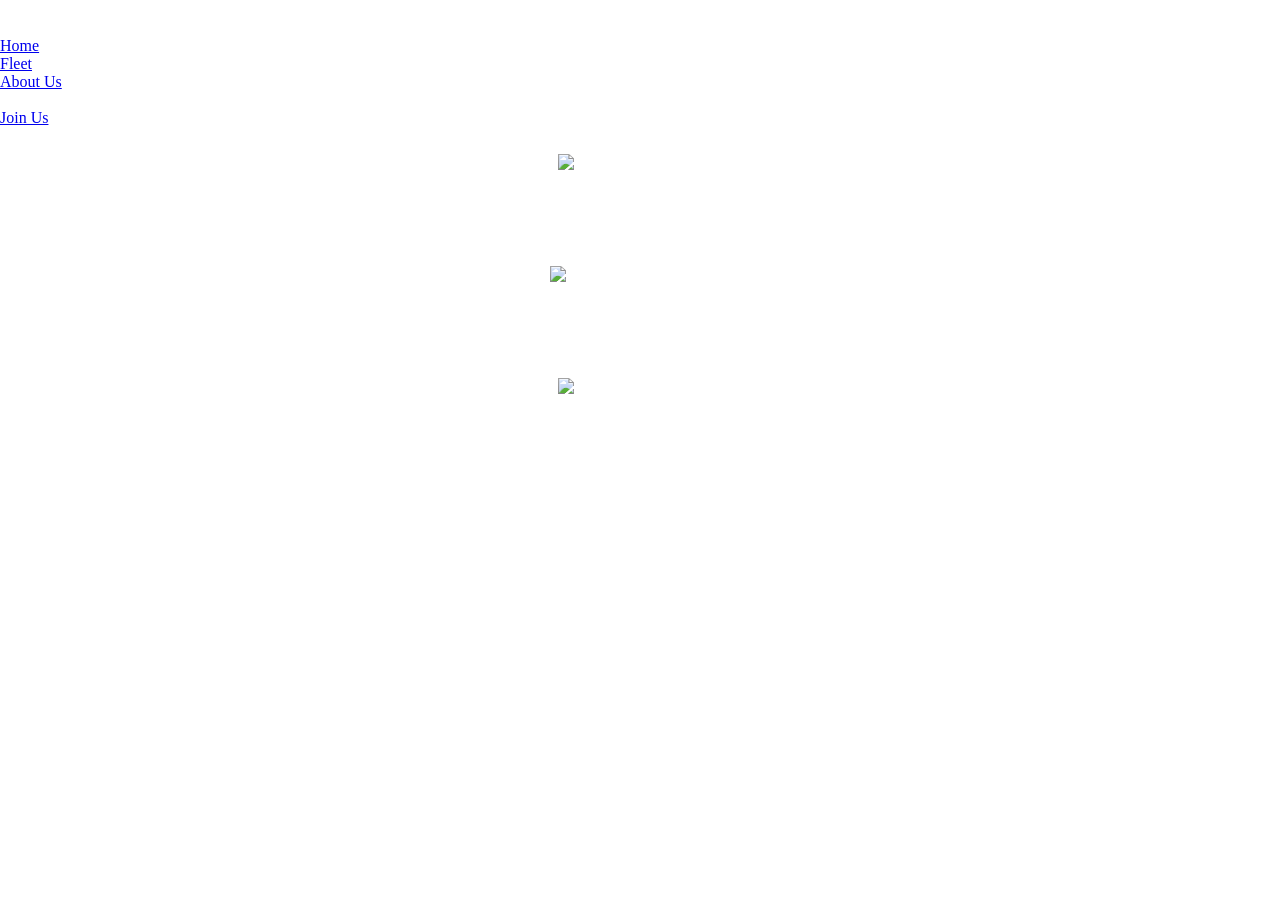
==== fleets.html @ 68aa48ed "Add files via upload" ====
<!DOCTYPE html>
<html lang="en">
<head>
    <meta charset="UTF-8">
    <meta name="viewport" content="width=device-width, initial-scale=1.0">
    <title>Westwind - Our Fleet</title>
    <link rel="stylesheet" href="style.css">
    <link rel="stylesheet" href="fleet.css"> 
</head>
<body>

    <header>
        <h1>Westwind Virtual Airline</h1>
        <nav>
            <ul>
                <li><a href="index.html">Home</a></li>
                <li><a href="fleet.html">Fleet</a></li>
                <li><a href="#">About Us</a></li>
                <li><a href="#"></a>Hubs</li>
                <li><a href="#">Join Us</a></li>
            </ul>
        </nav>
    </header>

    <main class="fleet-page">
        <section class="fleet-header">
            <h2>Our Fleet</h2>
        </section>

        <section class="aircraft-grid">
            <div class="aircraft-card">
                <div class="aircraft-image">
                    <span class="availability">x58</span>
                    <img src="image/a350-900.png" alt="Airbus A350-900">
                </div>
                <h3>Airbus A350-900</h3>
                <p>253 PAX  303 PAX</p>
                <div class="aircraft-details">
                    <p>Range: 15,372 km</p>
                    <p>Longest Route: LAX-SIN (17:50)</p>
                    <p>Shortest Route: SIN-KUL (01:00)</p>
                </div>
            </div>

            <div class="aircraft-card">
                <div class="aircraft-image">
                    <span class="availability">x7</span>
                    <img src="image/a350-900ulr.png" alt="Airbus A350-900 ULR">
                </div>
                <h3>Airbus A350-900 ULR</h3>
                <p>161 PAX</p>
                <div class="aircraft-details">
                    <p>Range: 18,000 km</p>
                    <p>Longest Route: JFK-SIN (18:40)</p>
                    <p>Shortest Route: SIN-EWR (17:50)</p>
                </div>
            </div>

            <div class="aircraft-card">
                <div class="aircraft-image">
                    <span class="availability">x12</span>
                    <img src="image/a380-800.png" alt="Airbus A380-800">
                </div>
                <h3>Airbus A380-800</h3>
                <p>471 PAX</p>
                <div class="aircraft-details">
                    <p>Range: 14,800 km</p>
                    <p>Longest Route: SIN-LHR (14:10)</p>
                    <p>Shortest Route: SIN-HKG (04:00)</p>
                </div>
            </div>


        </section>
    </main>

    <footer>
        <p>&copy; 2025 Westwind Virtual Airline</p>
    </footer>

</body>
</html>
---- style.css ----
@font-face {
    font-family: 'NexaBold';
    src:url('webfonts_NexaBold/NexaBold.ttf.woff') format('woff'),
        url('webfonts_NexaBold/NexaBold.ttf.svg') format('svg'),
        url('webfonts_NexaBold/NexaBold.ttf.eot'),
        url('webfonts_NexaBold/NexaBold.ttf.eot') format('embedded-opentype'); 
    font-weight: normal;
    font-style: normal;
}

*{
  margin: 0;
  padding: 0;
  box-sizing: border-box;
  font-family: 'NexaBold';
}

body {
    margin: 0;
    min-height: 100vh;
    color: white;  
}

.header {
  display: flex;
  justify-content: space-between;
  align-items: center;
  padding: 20px 40px;
  background-color: black; 
  height: 100px;
}

.header__title {
  color: white;
  font-size: 24px;
}

.header__menu {
  display: flex;
  justify-content: center;
}

.header__menu ul {
  display: flex;
  list-style: none;
  gap: 30px;
}

.header__menu li a {
  color: white;
  text-decoration: none;
  font-size: 16px;
}

main {
  display: flex;
  flex-direction: column;
  align-items: center;
}

.post {
    width: 100%;
    height: 800px; 
    display: flex;
    flex-direction: column;
    align-items: center; 
    justify-content: center; 
    margin-bottom: 20px;
    padding: 50px;
    background: url('image/77777.png');
    background-size: cover;

    color: white;
    text-align: center;
}

.main__title {
    font-size: 3em;
    margin-bottom: 20px;
    font-weight: bold;
}

.main__bottom {
    display: inline-block;
    padding: 12px 24px;
    background-color: #00183E;
    color: white;
    text-decoration: none;
    border-radius: 5px;
    font-size: 1.2em;
}

.west {
  background-color: white;
  color: #666;  
  padding: 50px; 
  border-radius: 10px;
  width: 80%;
  max-width: 900px; 
  margin: 20px auto;
  text-align: center; 
}
.west h1 {
  text-align: center;
  font-size: 2.5em;
  margin-bottom: 30px; 
}

.west p {
  font-size: 1.1em; 
  line-height: 1.6; 
  text-align: center;
}

.container {
  width: 80%;
  margin: 20px auto;
}

.h1__gallery{
  color:#00183E;
  text-align: left;
  margin-bottom: 20px;
  padding-left: 20px;
   font-size: 2em;

}

.gallery {
  display: grid;
  grid-template-columns: repeat(4, 1fr);
  gap: 10px;
  }

.gallery img {
  width: 100%;
  height: auto;
  border-radius: 8px;
  box-shadow: 0 2px 4px rgba(0, 0, 0, 0.1);
}
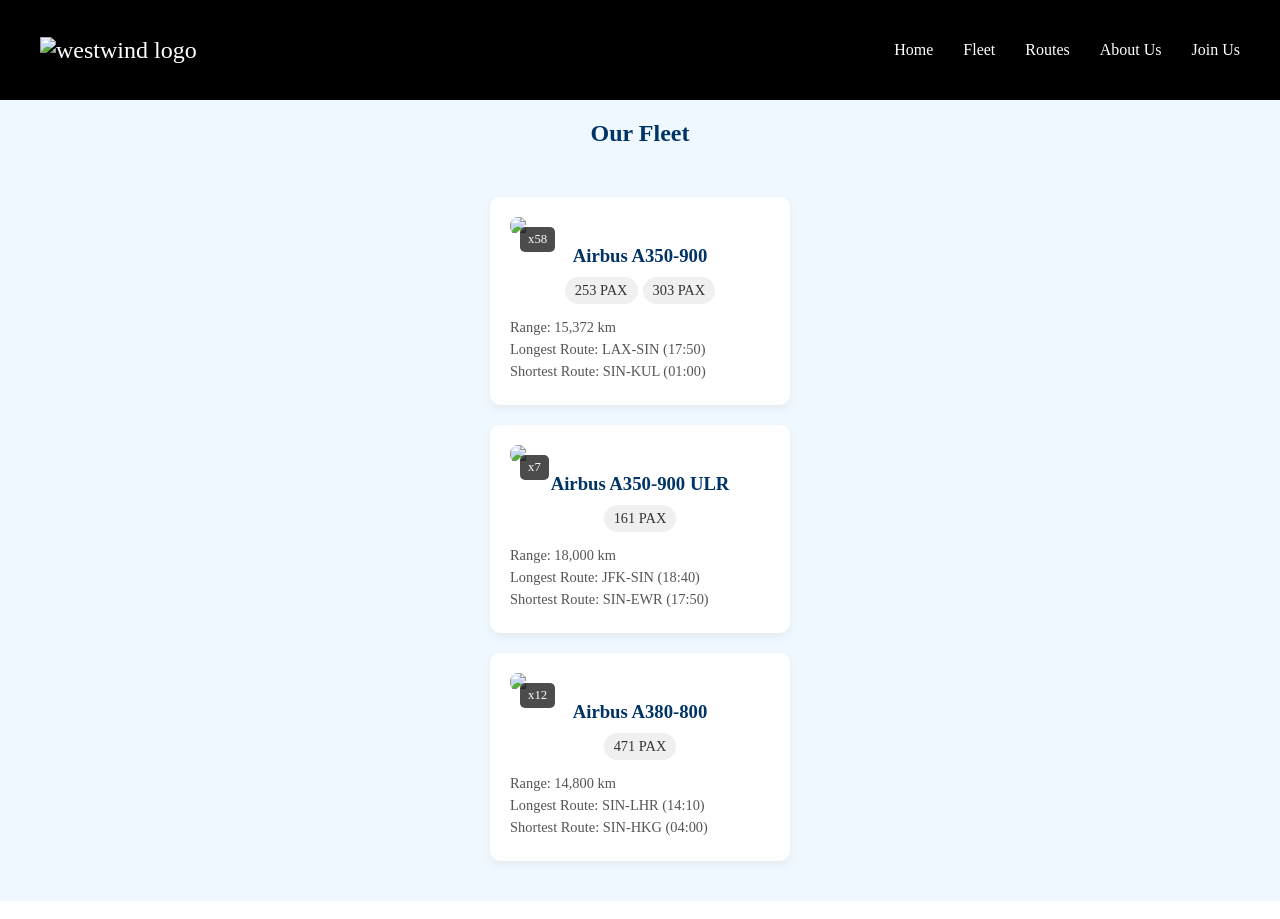
==== commit 828ff6af: "Add files via upload" ====
--- a/fleets.html
+++ b/fleets.html
@@ -5,18 +5,17 @@
     <meta name="viewport" content="width=device-width, initial-scale=1.0">
     <title>Westwind - Our Fleet</title>
     <link rel="stylesheet" href="style.css">
-    <link rel="stylesheet" href="fleet.css"> 
 </head>
 <body>
 
-    <header>
-        <h1>Westwind Virtual Airline</h1>
-        <nav>
+    <header class="header">
+        <div class="header__title"><img src="image/12321312.png" alt="westwind logo"></div>
+        <nav class="header__menu">
             <ul>
                 <li><a href="index.html">Home</a></li>
                 <li><a href="fleet.html">Fleet</a></li>
+                <li><a href="#">Routes</a></li>
                 <li><a href="#">About Us</a></li>
-                <li><a href="#"></a>Hubs</li>
                 <li><a href="#">Join Us</a></li>
             </ul>
         </nav>
@@ -31,10 +30,13 @@
             <div class="aircraft-card">
                 <div class="aircraft-image">
                     <span class="availability">x58</span>
-                    <img src="image/a350-900.png" alt="Airbus A350-900">
+                    <img src="image/123123123123.png" alt="Airbus A350-900">
                 </div>
                 <h3>Airbus A350-900</h3>
-                <p>253 PAX  303 PAX</p>
+                <div class="pax-capacity">
+                    <span class="pax-label">253 PAX</span>
+                    <span class="pax-label">303 PAX</span>
+                </div>
                 <div class="aircraft-details">
                     <p>Range: 15,372 km</p>
                     <p>Longest Route: LAX-SIN (17:50)</p>
@@ -45,10 +47,12 @@
             <div class="aircraft-card">
                 <div class="aircraft-image">
                     <span class="availability">x7</span>
-                    <img src="image/a350-900ulr.png" alt="Airbus A350-900 ULR">
+                    <img src="image/123123123123.png" alt="Airbus A350-900 ULR">
                 </div>
                 <h3>Airbus A350-900 ULR</h3>
-                <p>161 PAX</p>
+                <div class="pax-capacity">
+                    <span class="pax-label">161 PAX</span>
+                </div>
                 <div class="aircraft-details">
                     <p>Range: 18,000 km</p>
                     <p>Longest Route: JFK-SIN (18:40)</p>
@@ -59,10 +63,12 @@
             <div class="aircraft-card">
                 <div class="aircraft-image">
                     <span class="availability">x12</span>
-                    <img src="image/a380-800.png" alt="Airbus A380-800">
+                    <img src="image/123123123123.png" alt="Airbus A380-800">
                 </div>
                 <h3>Airbus A380-800</h3>
-                <p>471 PAX</p>
+                <div class="pax-capacity">
+                    <span class="pax-label">471 PAX</span>
+                </div>
                 <div class="aircraft-details">
                     <p>Range: 14,800 km</p>
                     <p>Longest Route: SIN-LHR (14:10)</p>
@@ -70,6 +76,7 @@
                 </div>
             </div>
 
+            <!-- Add more aircraft cards here -->
 
         </section>
     </main>
--- a/style.css
+++ b/style.css
@@ -139,3 +139,83 @@
   box-shadow: 0 2px 4px rgba(0, 0, 0, 0.1);
 }
 
+.fleet-page {
+    padding: 20px;
+    background-color: #f0f8ff; /* Light blue/gray background, match the image */
+}
+
+.fleet-header {
+    text-align: center;
+    margin-bottom: 30px;
+    color: #003366; /* Dark blue header text, to math the image */
+}
+
+.aircraft-grid {
+    display: grid;
+    grid-template-columns: repeat(auto-fit, minmax(300px, 1fr));
+    gap: 20px;
+    padding: 20px;
+}
+
+.aircraft-card {
+    background-color: #fff;
+    border-radius: 10px; /* Rounded corners, to match image */
+    box-shadow: 0 4px 8px rgba(0, 0, 0, 0.05); /* Subtle shadow */
+    padding: 20px;
+    text-align: center;
+}
+
+.aircraft-image {
+    position: relative;
+    margin-bottom: 10px;
+}
+
+.aircraft-image img {
+    width: 100%;
+    height: auto;
+    border-radius: 8px;
+    display: block;
+}
+
+.availability {
+    position: absolute;
+    top: 10px;
+    left: 10px;
+    background-color: rgba(0, 0, 0, 0.7); /* Slightly darker background for number */
+    color: white;
+    padding: 5px 8px;
+    border-radius: 5px;
+    font-size: 0.8em;
+}
+
+.aircraft-card h3 {
+    margin-bottom: 10px;
+    color: #003366; /* Darker blue for the name to match image */
+}
+
+.pax-capacity {
+    display: flex;
+    justify-content: center;  /* This will center the labels */
+    gap: 5px;  /* Spacing between the labels */
+    margin-bottom: 10px;
+}
+
+.pax-label {
+    background-color: #f0f0f0; /* Light gray to match image */
+    color: #333;
+    padding: 5px 10px;
+    border-radius: 20px; /* Rounded pill shape */
+    font-size: 0.9em;
+}
+
+.aircraft-details {
+    margin-top: 15px;
+    text-align: left;
+    font-size: 0.9em;
+    color: #555;  /* Darker grey text */
+}
+
+.aircraft-details p {
+    margin-bottom: 5px;
+}
+
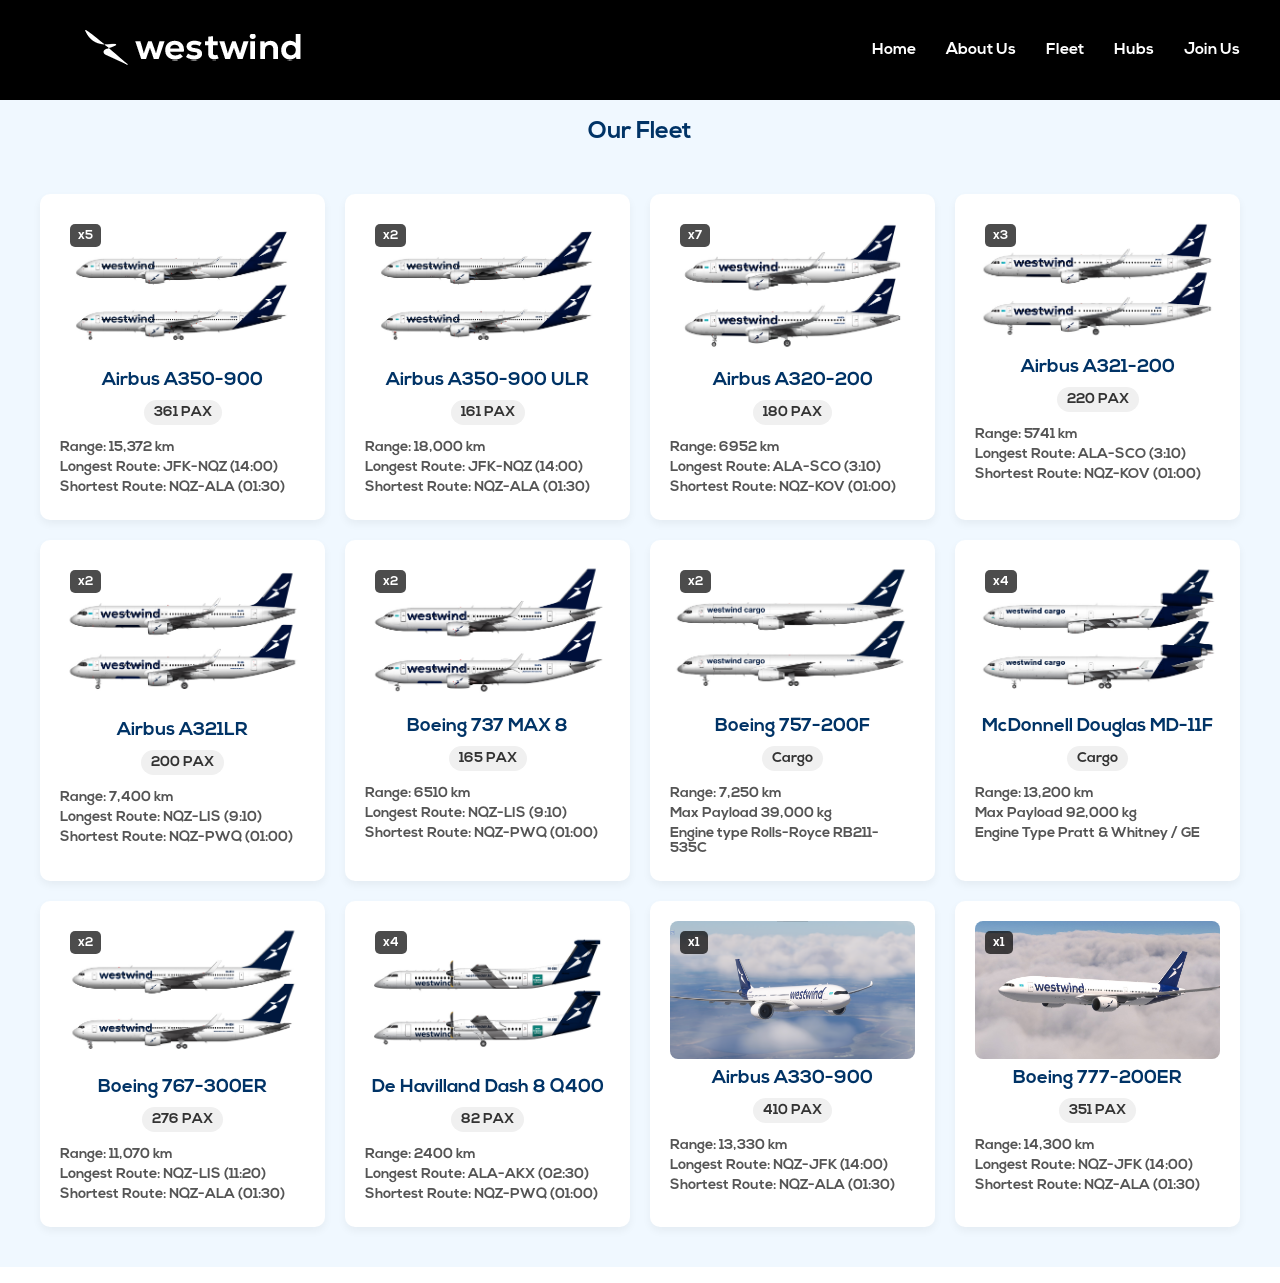
==== commit 4f3195a6: "Add files via upload" ====
--- a/fleets.html
+++ b/fleets.html
@@ -13,10 +13,10 @@
         <nav class="header__menu">
             <ul>
                 <li><a href="index.html">Home</a></li>
-                <li><a href="fleet.html">Fleet</a></li>
-                <li><a href="#">Routes</a></li>
-                <li><a href="#">About Us</a></li>
-                <li><a href="#">Join Us</a></li>
+                <li><a href="index.html">About Us</a></li>
+                <li><a href="fleets.html">Fleet</a></li>
+                <li><a href="Hubs.html">Hubs</a></li>
+                <li><a href="https://docs.google.com/forms/d/e/1FAIpQLScSACKANWXWpi_csPIl8aqpeRMVpfFf0xu1-HZ4otYMbqmwEA/viewform">Join Us</a></li>
             </ul>
         </nav>
     </header>
@@ -29,54 +29,195 @@
         <section class="aircraft-grid">
             <div class="aircraft-card">
                 <div class="aircraft-image">
-                    <span class="availability">x58</span>
-                    <img src="image/123123123123.png" alt="Airbus A350-900">
+                    <span class="availability">x5</span>
+                    <img src="image/44849d8800dd70ef2cdbfae0d9ecb185d2e5d30521828fda28a4e4bf2f876065.png" alt="Airbus A350-900">
                 </div>
                 <h3>Airbus A350-900</h3>
                 <div class="pax-capacity">
-                    <span class="pax-label">253 PAX</span>
-                    <span class="pax-label">303 PAX</span>
+                    <span class="pax-label">361 PAX</span>
                 </div>
                 <div class="aircraft-details">
                     <p>Range: 15,372 km</p>
-                    <p>Longest Route: LAX-SIN (17:50)</p>
-                    <p>Shortest Route: SIN-KUL (01:00)</p>
+                    <p>Longest Route: JFK-NQZ (14:00)</p>
+                    <p>Shortest Route: NQZ-ALA (01:30)</p>
                 </div>
             </div>
 
             <div class="aircraft-card">
                 <div class="aircraft-image">
+                    <span class="availability">x2</span>
+                    <img src="image/44849d8800dd70ef2cdbfae0d9ecb185d2e5d30521828fda28a4e4bf2f876065.png" alt="Airbus A350-900 ULR">
+                </div>
+                <h3>Airbus A350-900 ULR</h3>
+                <div class="pax-capacity">
+                    <span class="pax-label">161 PAX</span>
+                </div>
+                <div class="aircraft-details">
+                    <p>Range: 18,000 km</p>
+                    <p>Longest Route: JFK-NQZ (14:00)</p>
+                    <p>Shortest Route: NQZ-ALA (01:30)</p>
+                </div>
+            </div>
+
+            <div class="aircraft-card">
+                <div class="aircraft-image">
                     <span class="availability">x7</span>
-                    <img src="image/123123123123.png" alt="Airbus A350-900 ULR">
-                </div>
-                <h3>Airbus A350-900 ULR</h3>
-                <div class="pax-capacity">
-                    <span class="pax-label">161 PAX</span>
-                </div>
-                <div class="aircraft-details">
-                    <p>Range: 18,000 km</p>
-                    <p>Longest Route: JFK-SIN (18:40)</p>
-                    <p>Shortest Route: SIN-EWR (17:50)</p>
-                </div>
-            </div>
-
-            <div class="aircraft-card">
-                <div class="aircraft-image">
-                    <span class="availability">x12</span>
-                    <img src="image/123123123123.png" alt="Airbus A380-800">
-                </div>
-                <h3>Airbus A380-800</h3>
-                <div class="pax-capacity">
-                    <span class="pax-label">471 PAX</span>
-                </div>
-                <div class="aircraft-details">
-                    <p>Range: 14,800 km</p>
-                    <p>Longest Route: SIN-LHR (14:10)</p>
-                    <p>Shortest Route: SIN-HKG (04:00)</p>
-                </div>
-            </div>
-
-            <!-- Add more aircraft cards here -->
+                    <img src="image/6ae9a79d680759cae0712b1b2abd6c030465ef9ab7d00dbc070d49a5c8b1fca9.png" alt="Airbus A320-200">
+                </div>
+                <h3>Airbus A320-200</h3>
+                <div class="pax-capacity">
+                    <span class="pax-label">180 PAX</span>
+                </div>
+                <div class="aircraft-details">
+                    <p>Range: 6952 km</p>
+                    <p>Longest Route: ALA-SCO (3:10)</p>
+                    <p>Shortest Route: NQZ-KOV (01:00)</p>
+                </div>
+            </div>
+
+                        <div class="aircraft-card">
+                <div class="aircraft-image">
+                    <span class="availability">x3</span>
+                    <img src="image/56f2c1b19f7787c8b76dde05cf2ad83bb2f748e2cfdeac40ea5986ed9ac534fe.png" alt="Airbus A321-200">
+                </div>
+                <h3>Airbus A321-200</h3>
+                <div class="pax-capacity">
+                    <span class="pax-label">220 PAX</span>
+                </div>
+                <div class="aircraft-details">
+                    <p>Range: 5741 km</p>
+                    <p>Longest Route: ALA-SCO (3:10)</p>
+                    <p>Shortest Route: NQZ-KOV (01:00)</p>
+                </div>
+            </div>
+
+                        <div class="aircraft-card">
+                <div class="aircraft-image">
+                    <span class="availability">x2</span>
+                    <img src="image/03716134231cc6da70a69f2e6e9f789f3167b07748e8ff7d6e7e84d7cc49aa72.png" alt="Airbus A321LR">
+                </div>
+                <h3>Airbus A321LR</h3>
+                <div class="pax-capacity">
+                    <span class="pax-label">200 PAX</span>
+                </div>
+                <div class="aircraft-details">
+                    <p>Range: 7,400 km</p>
+                    <p>Longest Route: NQZ-LIS (9:10)</p>
+                    <p>Shortest Route: NQZ-PWQ (01:00)</p>
+                </div>
+            </div>
+
+                        <div class="aircraft-card">
+                <div class="aircraft-image">
+                    <span class="availability">x2</span>
+                    <img src="image/ee21e3fa5a2f788d4222068bfbc3a2117130c4903fb3f56a8bd4b06d41521351.png" alt="B737M8">
+                </div>
+                <h3>Boeing 737 MAX 8</h3>
+                <div class="pax-capacity">
+                    <span class="pax-label">165 PAX</span>
+                </div>
+                <div class="aircraft-details">
+                    <p>Range: 6510 km</p>
+                    <p>Longest Route: NQZ-LIS (9:10)</p>
+                    <p>Shortest Route: NQZ-PWQ (01:00)</p>
+                </div>
+            </div>
+
+                                    <div class="aircraft-card">
+                <div class="aircraft-image">
+                    <span class="availability">x2</span>
+                    <img src="image/757-200-SF_white_rr_engines_1.png" alt="B757F">
+                </div>
+                <h3>Boeing 757-200F</h3>
+                <div class="pax-capacity">
+                    <span class="pax-label">Cargo</span>
+                </div>
+                <div class="aircraft-details">
+                    <p>Range: 7,250 km</p>
+                    <p>Max Payload 39,000 kg</p>
+                    <p>Engine type Rolls-Royce RB211-535C</p>
+                </div>
+            </div>
+
+                                    <div class="aircraft-card">
+                <div class="aircraft-image">
+                    <span class="availability">x4</span>
+                    <img src="image/3d06c896d6301cf079245c3be268ce4f71abdc068ee62093ef287d4643f07644.png" alt="MD-11F">
+                </div>
+                <h3>McDonnell Douglas MD-11F</h3>
+                <div class="pax-capacity">
+                    <span class="pax-label">Cargo</span>
+                </div>
+                <div class="aircraft-details">
+                    <p>Range: 13,200 km</p>
+                    <p>Max Payload 92,000 kg</p>
+                    <p>Engine Type Pratt & Whitney / GE</p>
+                </div>
+            </div>
+
+                                                <div class="aircraft-card">
+                <div class="aircraft-image">
+                    <span class="availability">x2</span>
+                    <img src="image/767-300_winglets_white_1.png" alt="MD-11F">
+                </div>
+                <h3>Boeing 767-300ER</h3>
+                <div class="pax-capacity">
+                    <span class="pax-label">276 PAX</span>
+                </div>
+                <div class="aircraft-details">
+                    <p>Range: 11,070 km</p>
+                    <p>Longest Route: NQZ-LIS (11:20)</p>
+                    <p>Shortest Route: NQZ-ALA (01:30)</p>
+                </div>
+            </div>
+
+                                                <div class="aircraft-card">
+                <div class="aircraft-image">
+                    <span class="availability">x4</span>
+                    <img src="image/Q400_white.png" alt="MD-11F">
+                </div>
+                <h3>De Havilland Dash 8 Q400</h3>
+                <div class="pax-capacity">
+                    <span class="pax-label">82 PAX</span>
+                </div>
+                <div class="aircraft-details">
+                    <p>Range: 2400 km</p>
+                    <p>Longest Route: ALA-AKX (02:30)</p>
+                    <p>Shortest Route: NQZ-PWQ (01:00)</p>
+                </div>
+            </div>
+
+                                                <div class="aircraft-card">
+                <div class="aircraft-image">
+                    <span class="availability">x1</span>
+                    <img src="image/a333.png " alt="MD-11F">
+                </div>
+                <h3>Airbus A330-900</h3>
+                <div class="pax-capacity">
+                    <span class="pax-label">410 PAX</span>
+                </div>
+                <div class="aircraft-details">
+                    <p>Range: 13,330 km</p>
+                    <p>Longest Route: NQZ-JFK (14:00)</p>
+                    <p>Shortest Route: NQZ-ALA (01:30)</p>
+                </div>
+            </div>
+
+                                                <div class="aircraft-card">
+                <div class="aircraft-image">
+                    <span class="availability">x1</span>
+                    <img src="image/1250410_826.jpg" alt="MD-11F">
+                </div>
+                <h3>Boeing 777-200ER</h3>
+                <div class="pax-capacity">
+                    <span class="pax-label">351 PAX</span>
+                </div>
+                <div class="aircraft-details">
+                    <p>Range: 14,300 km</p>
+                    <p>Longest Route: NQZ-JFK (14:00)</p>
+                    <p>Shortest Route: NQZ-ALA (01:30)</p>
+                </div>
+            </div>
 
         </section>
     </main>
--- a/style.css
+++ b/style.css
@@ -130,6 +130,7 @@
   display: grid;
   grid-template-columns: repeat(4, 1fr);
   gap: 10px;
+  margin-bottom:70px ;
   }
 
 .gallery img {
@@ -137,32 +138,41 @@
   height: auto;
   border-radius: 8px;
   box-shadow: 0 2px 4px rgba(0, 0, 0, 0.1);
+    transition: transform 0.3s ease-in-out, box-shadow 0.3s ease-in-out;
+}
+.gallery img:hover {
+    transform: translateY(-5px);
 }
 
 .fleet-page {
     padding: 20px;
-    background-color: #f0f8ff; /* Light blue/gray background, match the image */
+    background-color: #f0f8ff;
 }
 
 .fleet-header {
     text-align: center;
     margin-bottom: 30px;
-    color: #003366; /* Dark blue header text, to math the image */
+    color: #003366; 
 }
 
 .aircraft-grid {
     display: grid;
-    grid-template-columns: repeat(auto-fit, minmax(300px, 1fr));
+    grid-template-columns: repeat(4, 1fr);
     gap: 20px;
     padding: 20px;
 }
 
 .aircraft-card {
     background-color: #fff;
-    border-radius: 10px; /* Rounded corners, to match image */
-    box-shadow: 0 4px 8px rgba(0, 0, 0, 0.05); /* Subtle shadow */
+    border-radius: 10px;
+    box-shadow: 0 4px 8px rgba(0, 0, 0, 0.05);
     padding: 20px;
     text-align: center;
+    transition: transform 0.3s ease-in-out, box-shadow 0.3s ease-in-out;
+}
+.aircraft-card:hover {
+    transform: translateY(-5px);
+    box-shadow: 0 8px 16px rgba(0, 0, 0, 0.2);
 }
 
 .aircraft-image {
@@ -181,7 +191,7 @@
     position: absolute;
     top: 10px;
     left: 10px;
-    background-color: rgba(0, 0, 0, 0.7); /* Slightly darker background for number */
+    background-color: rgba(0, 0, 0, 0.7);
     color: white;
     padding: 5px 8px;
     border-radius: 5px;
@@ -190,21 +200,21 @@
 
 .aircraft-card h3 {
     margin-bottom: 10px;
-    color: #003366; /* Darker blue for the name to match image */
+    color: #003366;
 }
 
 .pax-capacity {
     display: flex;
-    justify-content: center;  /* This will center the labels */
-    gap: 5px;  /* Spacing between the labels */
+    justify-content: center;
+    gap: 5px;
     margin-bottom: 10px;
 }
 
 .pax-label {
-    background-color: #f0f0f0; /* Light gray to match image */
+    background-color: #f0f0f0;
     color: #333;
     padding: 5px 10px;
-    border-radius: 20px; /* Rounded pill shape */
+    border-radius: 20px; 
     font-size: 0.9em;
 }
 
@@ -212,10 +222,303 @@
     margin-top: 15px;
     text-align: left;
     font-size: 0.9em;
-    color: #555;  /* Darker grey text */
+    color: #555
 }
 
 .aircraft-details p {
     margin-bottom: 5px;
 }
 
+.container {
+  width: 80%;
+  margin: 0 auto;
+  color: white;
+}
+
+.airports-grid {
+  display: flex;
+  gap: 20px; 
+}
+
+.airport-card {
+  background-color: #00183E; 
+  border-radius: 5px; 
+  overflow: hidden; 
+  box-shadow: 0 2px 5px rgba(0, 0, 0, 0.2); 
+}
+
+.airport-card img {
+  width: 100%; 
+  height: auto; 
+  display: block; 
+}
+
+.airport-info {
+  padding: 15px; 
+  text-align: left; 
+}
+
+.airport-info h3 {
+  margin: 0 0 5px; 
+  font-size: 30px; 
+}
+
+.airport-info p {
+  margin: 0; 
+  font-size: 0.9em; 
+  color: #ecf0f1; 
+}
+
+.h1__partners {
+  color:#00183E;
+  text-align: left;
+  padding-left: 20px;
+   font-size: 2em;
+}
+
+.partners {
+  display: flex;
+  justify-content: center;
+  padding: 20px;
+}
+
+.partners img {
+  width: 300px;
+  height: auto;
+  margin: 10px;
+    transition: transform 0.3s ease-in-out, box-shadow 0.3s ease-in-out;
+}
+.partners img:hover {
+    transform: translateY(-5px);}
+
+
+.footer {
+  background-color: black; 
+  color: #ffffff;
+  padding: 40px 20px;
+  font-size: 14px;
+}
+
+.footer-container {
+  display: flex;
+  flex-wrap: wrap;
+  justify-content: space-between;
+  max-width: 1200px;
+  margin: 0 auto;
+}
+
+.footer-left {
+  flex: 1 1 250px;
+  margin-bottom: 20px;
+}
+.logo {
+  font-size: 20px;
+  font-weight: bold;
+  margin-bottom: 10px;
+}
+.tagline {
+  margin-bottom: 15px;
+}
+.social-icons a {
+  margin-right: 10px;
+  color: #ffffff;
+  font-size: 20px;
+  text-decoration: none;
+}
+.social-icons a:hover {
+  color: #ffcc00; 
+}
+
+.footer-center {
+  flex: 1 1 200px;
+  margin-bottom: 20px;
+}
+.footer-center h4 {
+  margin-bottom: 10px;
+}
+.footer-center ul {
+  list-style: none;
+  padding: 0;
+}
+.footer-center li {
+  margin-bottom: 8px;
+}
+.footer-center a {
+  color: #ffffff;
+  text-decoration: none;
+}
+.footer-center a:hover {
+  text-decoration: underline;
+}
+
+.footer-right {
+  flex: 1 1 200px;
+  margin-bottom: 20px;
+}
+.footer-right h4 {
+  margin-bottom: 10px;
+}
+.footer-right ul {
+  list-style: none;
+  padding: 0;
+}
+.footer-right li {
+  margin-bottom: 8px;
+}
+.footer-right a {
+  color: #ffffff;
+  text-decoration: none;
+}
+.footer-right a:hover {
+  text-decoration: underline;
+}
+
+.footer-bottom {
+  border-top: 1px solid #ffffff;
+  margin-top: 20px;
+  padding-top: 20px;
+  text-align: center;
+}
+.footer-bottom p {
+  margin: 5px 0;
+}
+
+@media (max-width: 700px) {
+ 
+  .airport-info p {
+    font-size: 0.8em; 
+  }
+
+
+  .h1__partners {
+    font-size: 1.5em; 
+    padding-left: 10px; 
+  }
+
+
+  .partners {
+    flex-direction: column; 
+    align-items: center;
+  }
+
+
+  .partners img {
+    width: 200px;
+    margin: 10px 0;
+  }
+
+
+  .footer {
+    padding: 20px 10px;
+    font-size: 13px;
+  }
+
+ 
+  .footer-container {
+    flex-direction: column; 
+    align-items: center;
+  }
+
+
+  .footer-left,
+  .footer-center,
+  .footer-right {
+    flex: 1 1 100%;
+    margin-bottom: 20px;
+    text-align: center; 
+  }
+
+
+  .logo {
+    font-size: 18px;
+  }
+
+  .tagline {
+    font-size: 0.9em;
+  }
+
+  .social-icons a {
+    font-size: 18px;
+  }
+
+  .footer-center h4,
+  .footer-right h4 {
+    font-size: 1.2em;
+  }
+
+  .footer-center ul,
+  .footer-right ul {
+    padding: 0;
+  }
+
+
+  .footer-center li,
+  .footer-right li {
+    margin-bottom: 8px;
+  }
+
+
+  .footer-center a,
+  .footer-right a {
+    font-size: 0.9em;
+  }
+
+
+  .footer-bottom {
+    padding: 15px 10px;
+  }
+}
+
+
+@media (max-width: 480px) {
+
+  .h1__partners {
+    font-size: 1.2em;
+    padding-left: 5px;
+  }
+
+  .partners img {
+    width: 150px;
+  }
+
+  .footer {
+    padding: 15px 10px;
+    font-size: 12px;
+  }
+
+
+  .footer-container {
+    align-items: center;
+  }
+
+
+  .logo {
+    font-size: 16px;
+  }
+
+  .tagline {
+    font-size: 0.8em;
+  }
+
+  .social-icons a {
+    font-size: 16px;
+  }
+
+
+  .footer-center h4,
+  .footer-right h4 {
+    font-size: 1em;
+  }
+
+
+  .footer-center li,
+  .footer-right li {
+    margin-bottom: 6px;
+  }
+
+
+  .footer-center a,
+  .footer-right a {
+    font-size: 0.8em;
+  }
+}
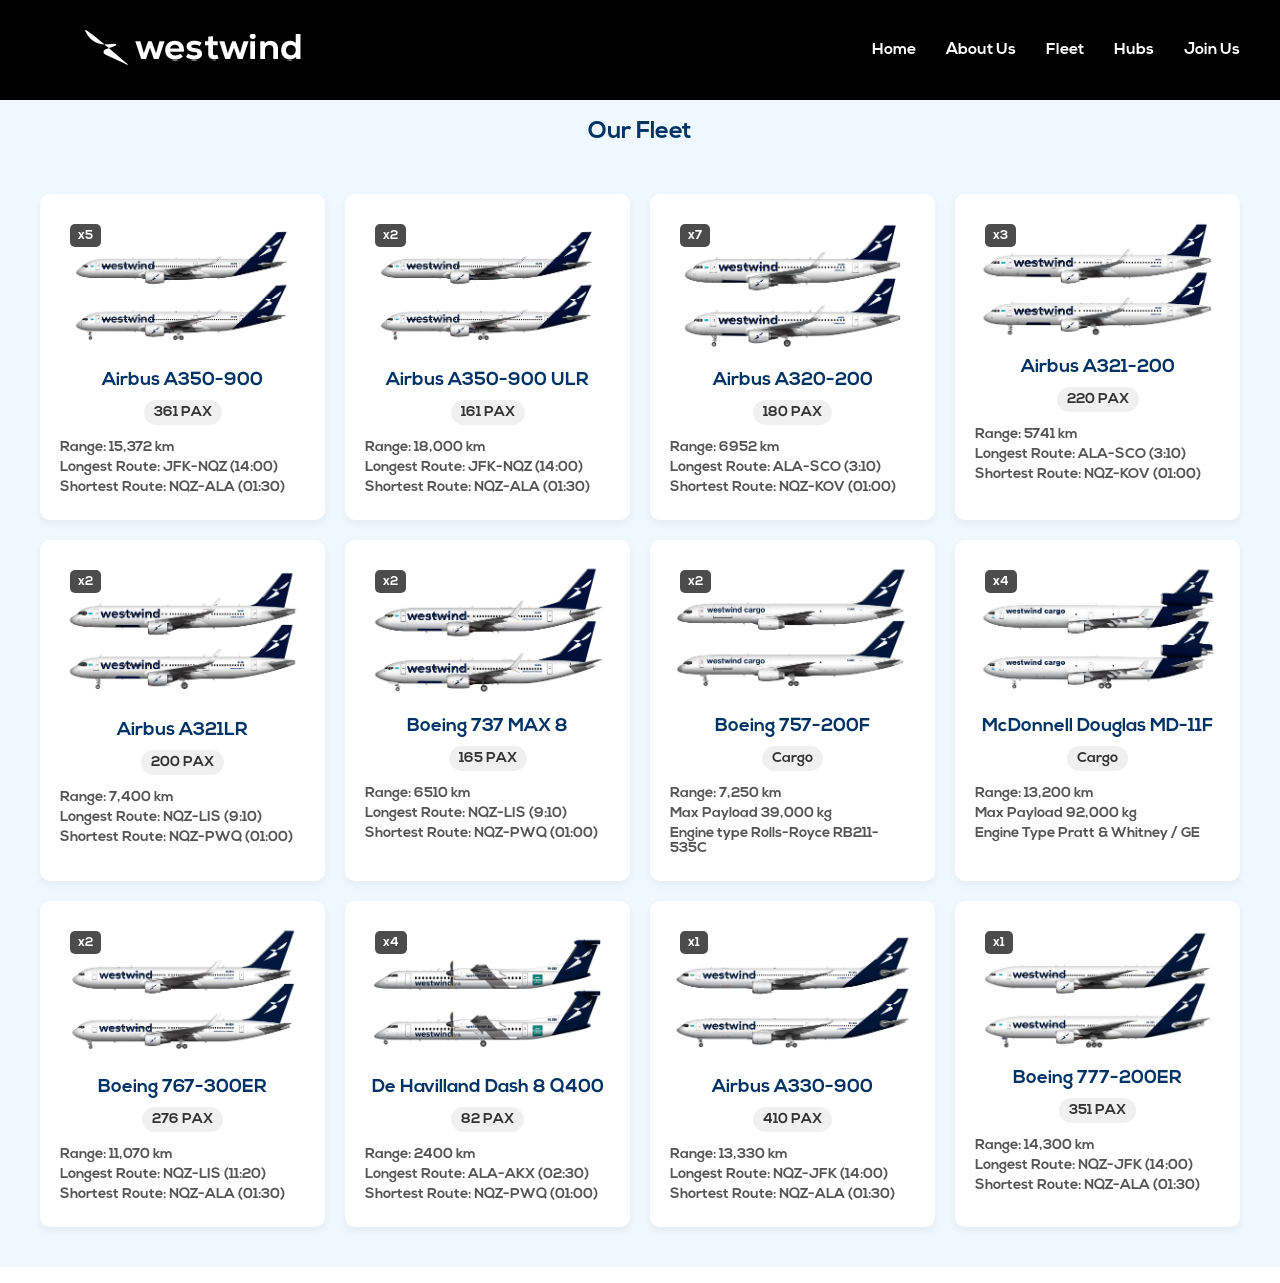
==== commit 4138a6c9: "Update fleets.html" ====
--- a/fleets.html
+++ b/fleets.html
@@ -190,7 +190,7 @@
                                                 <div class="aircraft-card">
                 <div class="aircraft-image">
                     <span class="availability">x1</span>
-                    <img src="image/a333.png " alt="MD-11F">
+                    <img src="image/A339_WESTWIND.png " alt="MD-11F">
                 </div>
                 <h3>Airbus A330-900</h3>
                 <div class="pax-capacity">
@@ -206,7 +206,7 @@
                                                 <div class="aircraft-card">
                 <div class="aircraft-image">
                     <span class="availability">x1</span>
-                    <img src="image/1250410_826.jpg" alt="MD-11F">
+                    <img src="image/B772_WESTWIND.png" alt="MD-11F">
                 </div>
                 <h3>Boeing 777-200ER</h3>
                 <div class="pax-capacity">
@@ -227,4 +227,4 @@
     </footer>
 
 </body>
-</html>+</html>
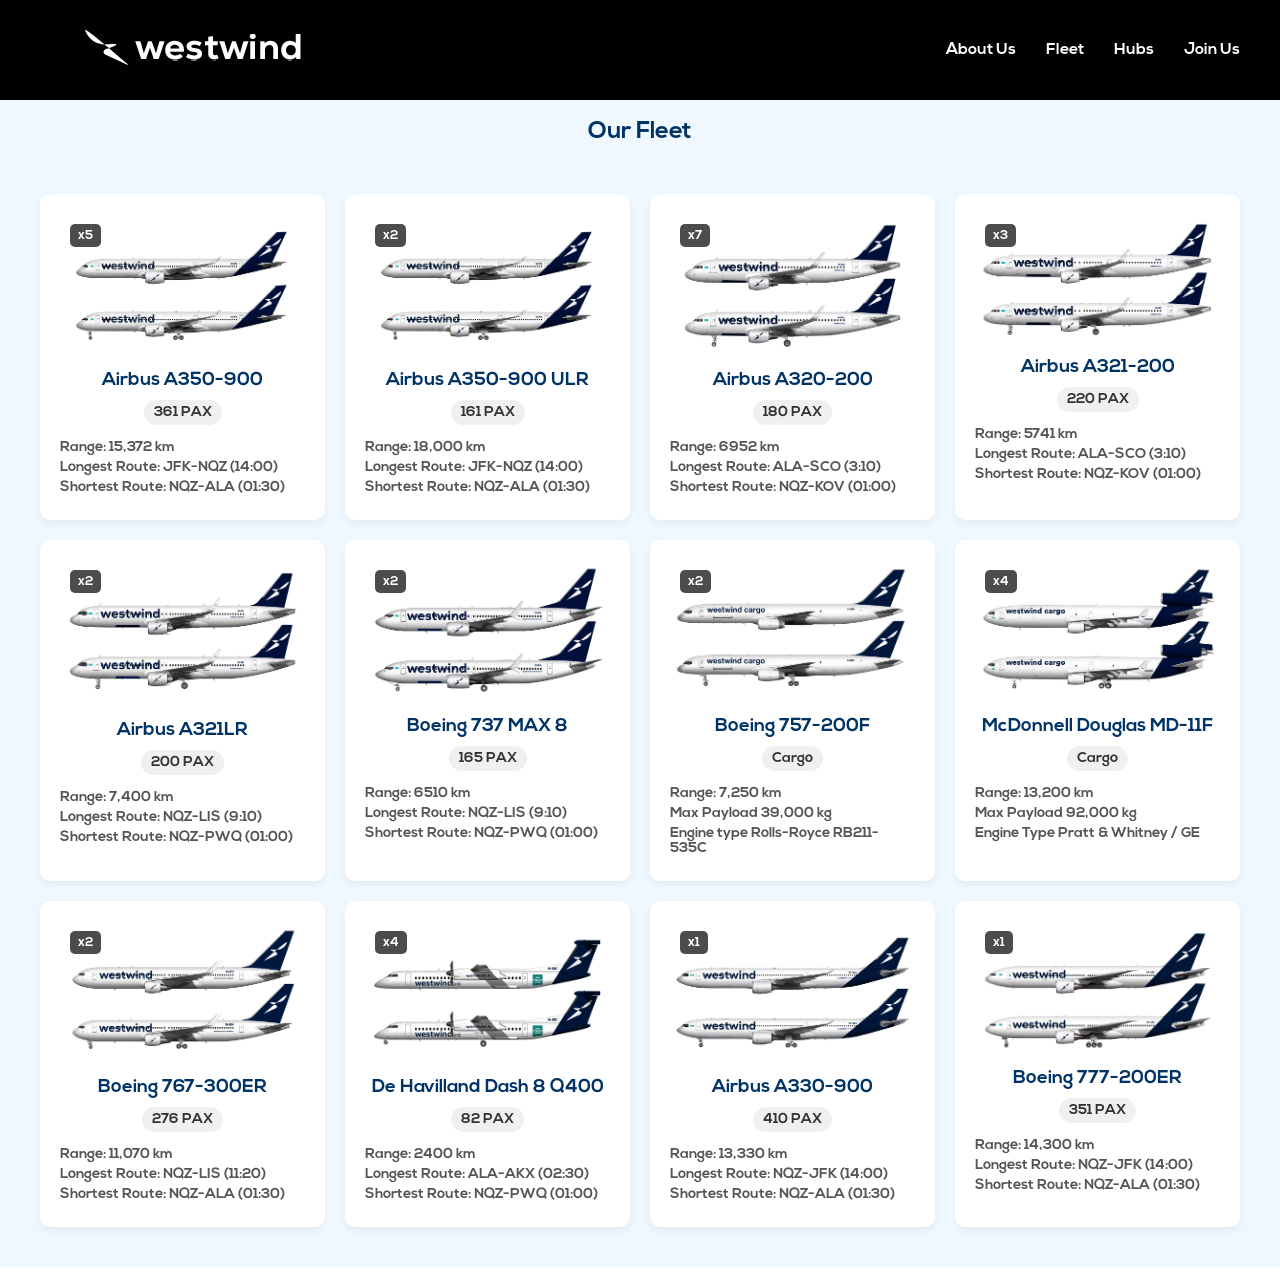
==== commit 501c639a: "Update fleets.html" ====
--- a/fleets.html
+++ b/fleets.html
@@ -9,10 +9,13 @@
 <body>
 
     <header class="header">
-        <div class="header__title"><img src="image/12321312.png" alt="westwind logo"></div>
+            <div class="header__title">
+            <a href="index.html">
+            <img src="image/12321312.png" alt="westwind logo">
+            </a>
+        </div>
         <nav class="header__menu">
             <ul>
-                <li><a href="index.html">Home</a></li>
                 <li><a href="index.html">About Us</a></li>
                 <li><a href="fleets.html">Fleet</a></li>
                 <li><a href="Hubs.html">Hubs</a></li>
--- a/style.css
+++ b/style.css
@@ -321,7 +321,7 @@
 }
 .social-icons a {
   margin-right: 10px;
-  color: #ffffff;
+  color: white;
   font-size: 20px;
   text-decoration: none;
 }
@@ -521,4 +521,4 @@
   .footer-right a {
     font-size: 0.8em;
   }
-}+}
